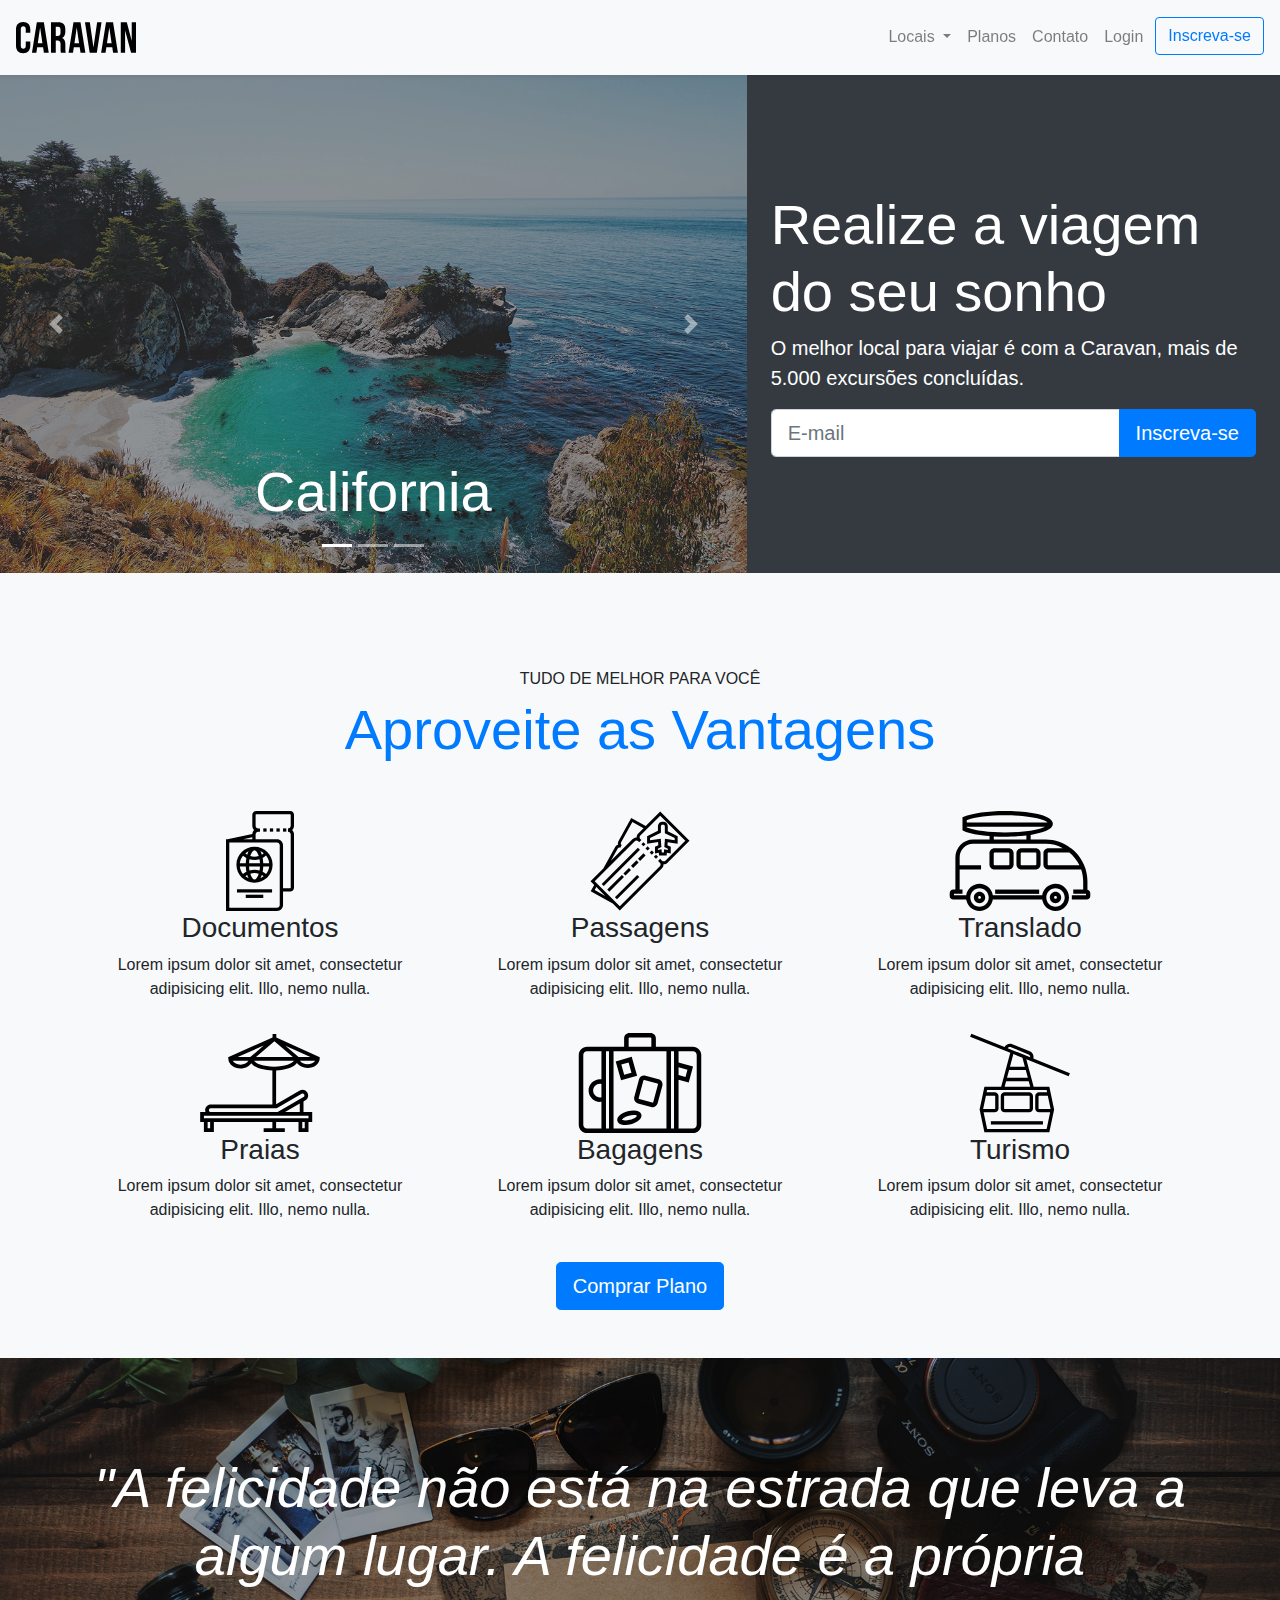
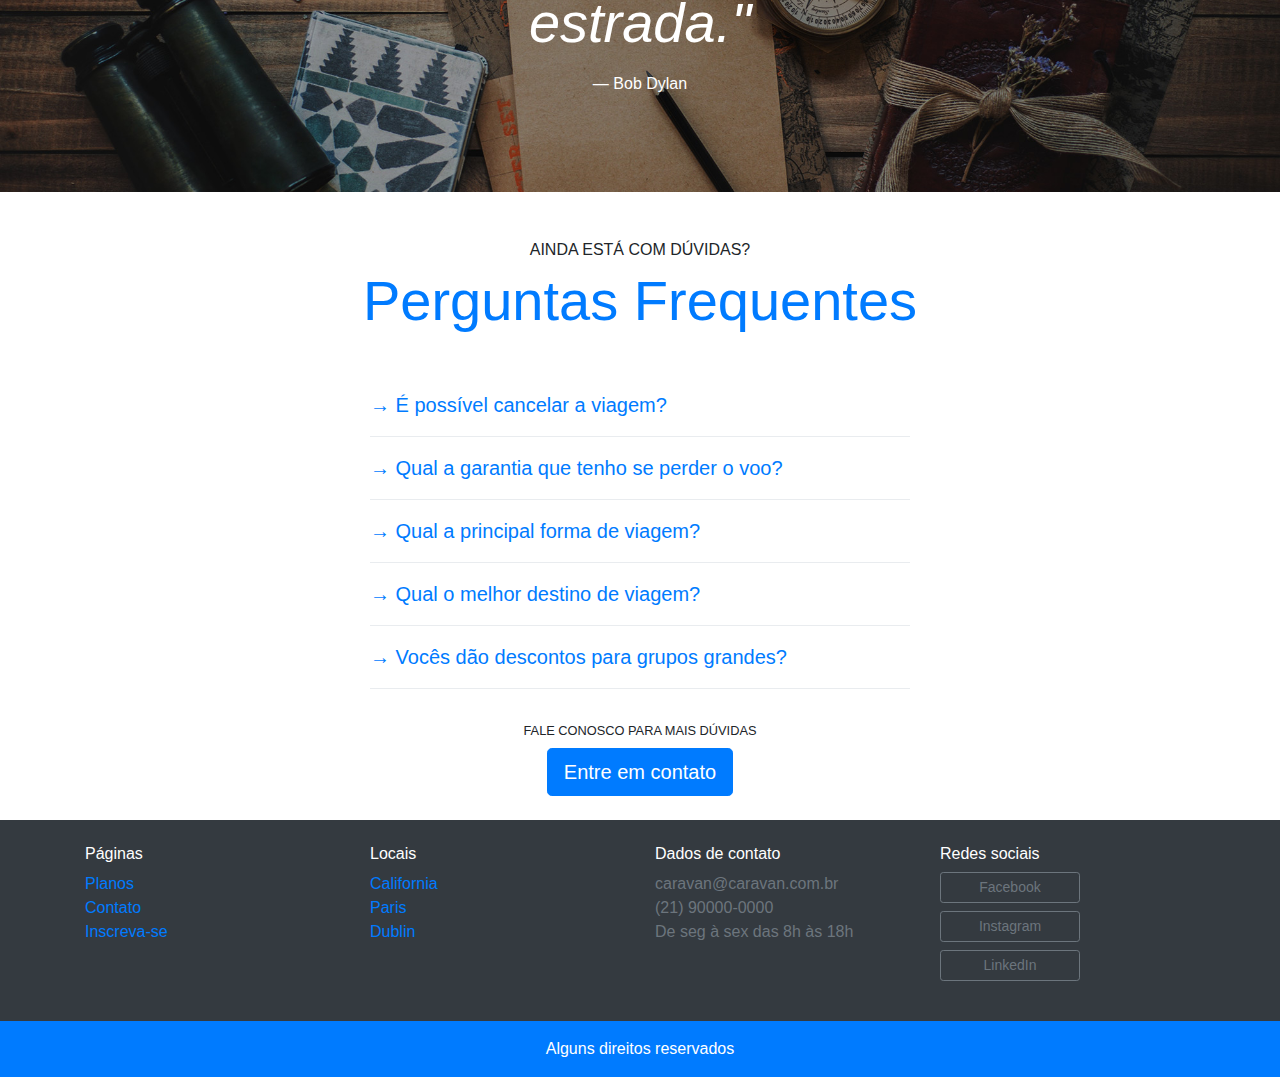
==== index.html @ 3f0d76a5 "Create footer" ====
<!DOCTYPE html>
<html>
  <head>
    <title>Caravan</title>

    <meta charset="utf-8" />
    <meta
      name="viewport"
      content="width=device-width, initial-scale=1, shrink-to-fit=no"
    />

    <link rel="stylesheet" href="css/bootstrap.css" />
    <link rel="stylesheet" href="css/style.css" />
  </head>
  <body>
    <nav
      class="navbar navbar-expand-md navbar-light bg-light fixed-top py-3 shadow-sm"
    >
      <a class="navbar-brand" href="#">
        <img src="./img/caravan.svg" alt="Caravan" />
      </a>
      <button
        class="navbar-toggler"
        type="button"
        data-toggle="collapse"
        data-target="#navbarSupportedContent"
        aria-controls="navbarSupportedContent"
        aria-expanded="false"
        aria-label="Toggle navigation"
      >
        <span class="navbar-toggler-icon"></span>
      </button>

      <div class="collapse navbar-collapse" id="navbarSupportedContent">
        <ul class="navbar-nav ml-auto">
          <li class="nav-item dropdown">
            <a
              class="nav-link dropdown-toggle"
              href="#"
              id="navbarDropdown"
              role="button"
              data-toggle="dropdown"
              aria-haspopup="true"
              aria-expanded="false"
            >
              Locais
            </a>
            <div class="dropdown-menu" aria-labelledby="navbarDropdown">
              <a class="dropdown-item" href="local.html">California</a>
              <a class="dropdown-item" href="local.html">Paris</a>
              <!-- <div class="dropdown-divider"></div> -->
              <a class="dropdown-item" href="local.html">Dublin</a>
            </div>
          </li>
          <li class="nav-item">
            <a class="nav-link" href="planos.html">Planos</a>
          </li>
          <li class="nav-item">
            <a class="nav-link" href="contato.html">Contato</a>
          </li>
          <li class="nav-item">
            <a class="nav-link" href="login.html">Login</a>
          </li>
          <li class="nav-item">
            <a
              class="btn btn-outline-primary ml-md-1 mt-sm-2 mt-md-0"
              href="inscrevase.html"
              >Inscreva-se</a
            >
          </li>
        </ul>
      </div>
    </nav>

    <section class="container-fluid">
      <div class="row align-items-center bg-dark text-white">
        <div class="col-lg-7 px-0">
          <div id="heroCarousel" class="carousel slide" data-ride="carousel">
            <ol class="carousel-indicators">
              <li
                data-target="#heroCarousel"
                data-slide-to="0"
                class="active"
              ></li>
              <li data-target="#heroCarousel" data-slide-to="1"></li>
              <li data-target="#heroCarousel" data-slide-to="2"></li>
            </ol>
            <div class="carousel-inner">
              <div class="carousel-item active">
                <img
                  src="img/california.jpg"
                  class="d-block w-100"
                  alt="California"
                />
                <div class="carousel-caption">
                  <h3 class="display-4">California</h3>
                </div>
              </div>
              <div class="carousel-item">
                <img src="img/paris.jpg" class="d-block w-100" alt="Paris" />
                <div class="carousel-caption">
                  <h3 class="display-4">Paris</h3>
                </div>
              </div>
              <div class="carousel-item">
                <img src="img/dublin.jpg" class="d-block w-100" alt="Dublin" />
                <div class="carousel-caption">
                  <h3 class="display-4">Dublin</h3>
                </div>
              </div>
            </div>
            <button
              class="carousel-control-prev"
              type="button"
              data-target="#heroCarousel"
              data-slide="prev"
            >
              <span
                class="carousel-control-prev-icon"
                aria-hidden="true"
              ></span>
              <span class="sr-only">Anterior</span>
            </button>
            <button
              class="carousel-control-next"
              type="button"
              data-target="#heroCarousel"
              data-slide="next"
            >
              <span
                class="carousel-control-next-icon"
                aria-hidden="true"
              ></span>
              <span class="sr-only">Próximo</span>
            </button>
          </div>
        </div>

        <div class="col-lg-5 p-4">
          <h1 class="display-4">Realize a viagem do seu sonho</h1>
          <p class="lead d-block">
            O melhor local para viajar é com a Caravan, mais de 5.000 excursões
            concluídas.
          </p>
          <form action="">
            <div class="input-group input-group-lg">
              <input
                type="text"
                class="form-control"
                placeholder="E-mail"
                aria-label="E-mail"
                aria-describedby="basic-addon2"
              />
              <div class="input-group-append">
                <button class="btn btn-primary" type="button">
                  Inscreva-se
                </button>
              </div>
            </div>
          </form>
        </div>
      </div>
    </section>

    <section class="adventages bg-light py-5 text-center">
      <div class="container">
        <div class="my-5">
          <span class="h6 d-block">TUDO DE MELHOR PARA VOCÊ</span>
          <h2 class="display-4 text-primary">Aproveite as Vantagens</h2>
        </div>

        <div class="row">
          <div class="mb-md-3 col-xl-4 col-md-6">
            <div class="d-flex justify-content-center c-icon">
              <img src="img/icones/passaporte.svg" alt="Passaporte" />
            </div>
            <h3>Documentos</h3>
            <p>
              Lorem ipsum dolor sit amet, consectetur adipisicing elit. Illo,
              nemo nulla.
            </p>
          </div>
          <div class="mb-md-3 col-xl-4 col-md-6">
            <div class="d-flex justify-content-center c-icon">
              <img src="img/icones/passagens.svg" alt="Passagens" />
            </div>
            <h3>Passagens</h3>
            <p>
              Lorem ipsum dolor sit amet, consectetur adipisicing elit. Illo,
              nemo nulla.
            </p>
          </div>
          <div class="mb-md-3 col-xl-4 col-md-6">
            <div class="d-flex justify-content-center c-icon">
              <img src="img/icones/translado.svg" alt="Translado" />
            </div>
            <h3>Translado</h3>
            <p>
              Lorem ipsum dolor sit amet, consectetur adipisicing elit. Illo,
              nemo nulla.
            </p>
          </div>

          <div class="col-xl-4 col-md-6">
            <div class="d-flex justify-content-center c-icon">
              <img src="img/icones/praias.svg" alt="Praias" />
            </div>
            <h3>Praias</h3>
            <p>
              Lorem ipsum dolor sit amet, consectetur adipisicing elit. Illo,
              nemo nulla.
            </p>
          </div>
          <div class="col-xl-4 col-md-6">
            <div class="d-flex justify-content-center c-icon">
              <img src="img/icones/bagagens.svg" alt="Bagagens" />
            </div>
            <h3>Bagagens</h3>
            <p>
              Lorem ipsum dolor sit amet, consectetur adipisicing elit. Illo,
              nemo nulla.
            </p>
          </div>
          <div class="col-xl-4 col-md-6">
            <div class="d-flex justify-content-center c-icon">
              <img src="img/icones/turismo.svg" alt="Turismo" />
            </div>
            <h3>Turismo</h3>
            <p>
              Lorem ipsum dolor sit amet, consectetur adipisicing elit. Illo,
              nemo nulla.
            </p>
          </div>
        </div>

        <a href="planos.html" class="btn btn-primary mt-4 btn-lg"
          >Comprar Plano</a
        >
      </div>
    </section>

    <section id="home-quote">
      <div class="container py-5">
        <blockquote class="blockquote text-white text-center py-md-5 mb-0">
          <p class="display-4 c-display-4">
            <em>
              "A felicidade não está na estrada que leva a algum lugar. A
              felicidade é a própria estrada."
            </em>
          </p>
          <footer class="blockquote-footer text-white">Bob Dylan</footer>
        </blockquote>
      </div>
    </section>

    <section>
      <div class="container">
        <div class="text-center my-5">
          <span class="h6 d-block">AINDA ESTÁ COM DÚVIDAS?</span>
          <h2 class="display-4 text-primary">Perguntas Frequentes</h2>
        </div>

        <div class="row justify-content-center">
          <div class="accordion col-md-6" id="accordionExample">
            <div>
              <div id="headingOne" class="py-2">
                <a
                  href="#pergunta1"
                  class="lead d-block"
                  data-toggle="collapse"
                  data-target="#collapseOne"
                  aria-expanded="true"
                  aria-controls="collapseOne"
                >
                  → É possível cancelar a viagem?
                </a>
              </div>

              <div
                id="collapseOne"
                class="collapse"
                aria-labelledby="headingOne"
                data-parent="#accordionExample"
              >
                <div>
                  Lorem ipsum dolor sit amet, consectetur adipiscing elit. Sed
                  pretium lorem non vestibulum scelerisque. Proin a vestibulum
                  sem, eget tristique massa. Aliquam lacinia rhoncus nibh quis
                  ornare.
                </div>
              </div>
            </div>
            <div class="dropdown-divider"></div>

            <div>
              <div id="headingTwo" class="py-2">
                <a
                  href="#pergunta2"
                  class="lead d-block collapsed"
                  data-toggle="collapse"
                  data-target="#collapseTwo"
                  aria-expanded="false"
                  aria-controls="collapseTwo"
                >
                  → Qual a garantia que tenho se perder o voo?
                </a>
              </div>
              <div
                id="collapseTwo"
                class="collapse"
                aria-labelledby="headingTwo"
                data-parent="#accordionExample"
              >
                <div>
                  Lorem ipsum dolor sit amet, consectetur adipiscing elit. Sed
                  pretium lorem non vestibulum scelerisque. Proin a vestibulum
                  sem, eget tristique massa. Aliquam lacinia rhoncus nibh quis
                  ornare.
                </div>
              </div>
            </div>
            <div class="dropdown-divider"></div>

            <div>
              <div id="headingThree" class="py-2">
                <a
                  href="#pergunta3"
                  class="lead d-block collapsed"
                  data-toggle="collapse"
                  data-target="#collapseThree"
                  aria-expanded="false"
                  aria-controls="collapseThree"
                >
                  → Qual a principal forma de viagem?
                </a>
              </div>
              <div
                id="collapseThree"
                class="collapse"
                aria-labelledby="headingThree"
                data-parent="#accordionExample"
              >
                <div>
                  Lorem ipsum dolor sit amet, consectetur adipiscing elit. Sed
                  pretium lorem non vestibulum scelerisque. Proin a vestibulum
                  sem, eget tristique massa. Aliquam lacinia rhoncus nibh quis
                  ornare.
                </div>
              </div>
            </div>
            <div class="dropdown-divider"></div>

            <div>
              <div id="headingFour" class="py-2">
                <a
                  href="#pergunta4"
                  class="lead d-block collapsed"
                  data-toggle="collapse"
                  data-target="#collapseFour"
                  aria-expanded="false"
                  aria-controls="collapseFour"
                >
                  → Qual o melhor destino de viagem?
                </a>
              </div>
              <div
                id="collapseFour"
                class="collapse"
                aria-labelledby="headingFour"
                data-parent="#accordionExample"
              >
                <div>
                  Lorem ipsum dolor sit amet, consectetur adipiscing elit. Sed
                  pretium lorem non vestibulum scelerisque. Proin a vestibulum
                  sem, eget tristique massa. Aliquam lacinia rhoncus nibh quis
                  ornare.
                </div>
              </div>
            </div>
            <div class="dropdown-divider"></div>

            <div>
              <div id="headingFive" class="py-2">
                <a
                  href="#pergunta5"
                  class="lead d-block collapsed"
                  data-toggle="collapse"
                  data-target="#collapseFive"
                  aria-expanded="false"
                  aria-controls="collapseFive"
                >
                  → Vocês dão descontos para grupos grandes?
                </a>
              </div>
              <div
                id="collapseFive"
                class="collapse"
                aria-labelledby="headingFive"
                data-parent="#accordionExample"
              >
                <div>
                  Lorem ipsum dolor sit amet, consectetur adipiscing elit. Sed
                  pretium lorem non vestibulum scelerisque. Proin a vestibulum
                  sem, eget tristique massa. Aliquam lacinia rhoncus nibh quis
                  ornare.
                </div>
              </div>
            </div>
            <div class="dropdown-divider"></div>
          </div>
        </div>

        <div class="text-center my-4">
          <span class="small d-block mb-2">FALE CONOSCO PARA MAIS DÚVIDAS</span>
          <a href="contato.html" class="btn btn-primary btn-lg"
            >Entre em contato</a
          >
        </div>
      </div>
    </section>

    <footer class="text-white">
      <div class="bg-dark">
        <div class="container py-4">
          <div class="row">
            <div class="col-md-3 col-6">
              <h4 class="h6">Páginas</h4>
              <ul class="list-unstyled">
                <li><a href="planos.html">Planos</a></li>
                <li><a href="contato.html">Contato</a></li>
                <li><a href="inscricao.html">Inscreva-se</a></li>
              </ul>
            </div>
            <div class="col-md-3 col-6">
              <h4 class="h6">Locais</h4>
              <ul class="list-unstyled">
                <li><a href="local.html">California</a></li>
                <li><a href="local.html">Paris</a></li>
                <li><a href="local.html">Dublin</a></li>
              </ul>
            </div>
            <div class="col-md-3">
              <h4 class="h6">Dados de contato</h4>
              <ul class="list-unstyled text-secondary">
                <li>caravan@caravan.com.br</li>
                <li>(21) 90000-0000</li>
                <li>De seg à sex das 8h às 18h</li>
              </ul>
            </div>
            <div class="col-md-3">
              <h4 class="h6">Redes sociais</h4>
              <ul class="list-unstyled">
                <li>
                  <a
                    href="#"
                    target="_blank"
                    class="btn btn-outline-secondary btn-sm btn-block mb-2"
                    style="max-width: 140px"
                    rel="noopener noreferrer"
                    >Facebook</a
                  >
                </li>
                <li>
                  <a
                    href="#"
                    target="_blank"
                    class="btn btn-outline-secondary btn-sm btn-block mb-2"
                    style="max-width: 140px"
                    rel="noopener noreferrer"
                    >Instagram</a
                  >
                </li>
                <li>
                  <a
                    href="#"
                    target="_blank"
                    class="btn btn-outline-secondary btn-sm btn-block mb-2"
                    style="max-width: 140px"
                    rel="noopener noreferrer"
                    >LinkedIn</a
                  >
                </li>
              </ul>
            </div>
          </div>
        </div>
      </div>
      <div class="div bg-primary">
        <div class="container text-center py-3">
          <p class="mb-0">Alguns direitos reservados</p>
        </div>
      </div>
    </footer>

    <script type="text/javascript" src="js/jquery-3.2.1.slim.min.js"></script>
    <script type="text/javascript" src="js/popper.min.js"></script>
    <script type="text/javascript" src="js/bootstrap.js"></script>
    <script type="text/javascript" src="js/app.js"></script>
  </body>
</html>
---- css/style.css ----
body {
  padding-top: 75px;
}
.box-shadow {
  box-shadow: 0px 2px 4px 0 rgba(0, 0, 0, 0.05),
    0px 4px 8px 0 rgba(0, 0, 0, 0.05);
}
#heroCarousel img {
  opacity: 0.6;
}
.adventages .c-icon {
  height: 100px;
}
#home-quote {
  background-image: url("../img/bg-quote.jpg");
  background-position: center;
  background-size: cover;
  background-repeat: no-repeat;
}
@media (max-width: 768px) {
  #home-quote .c-display-4 {
    font-size: 2rem;
  }
}
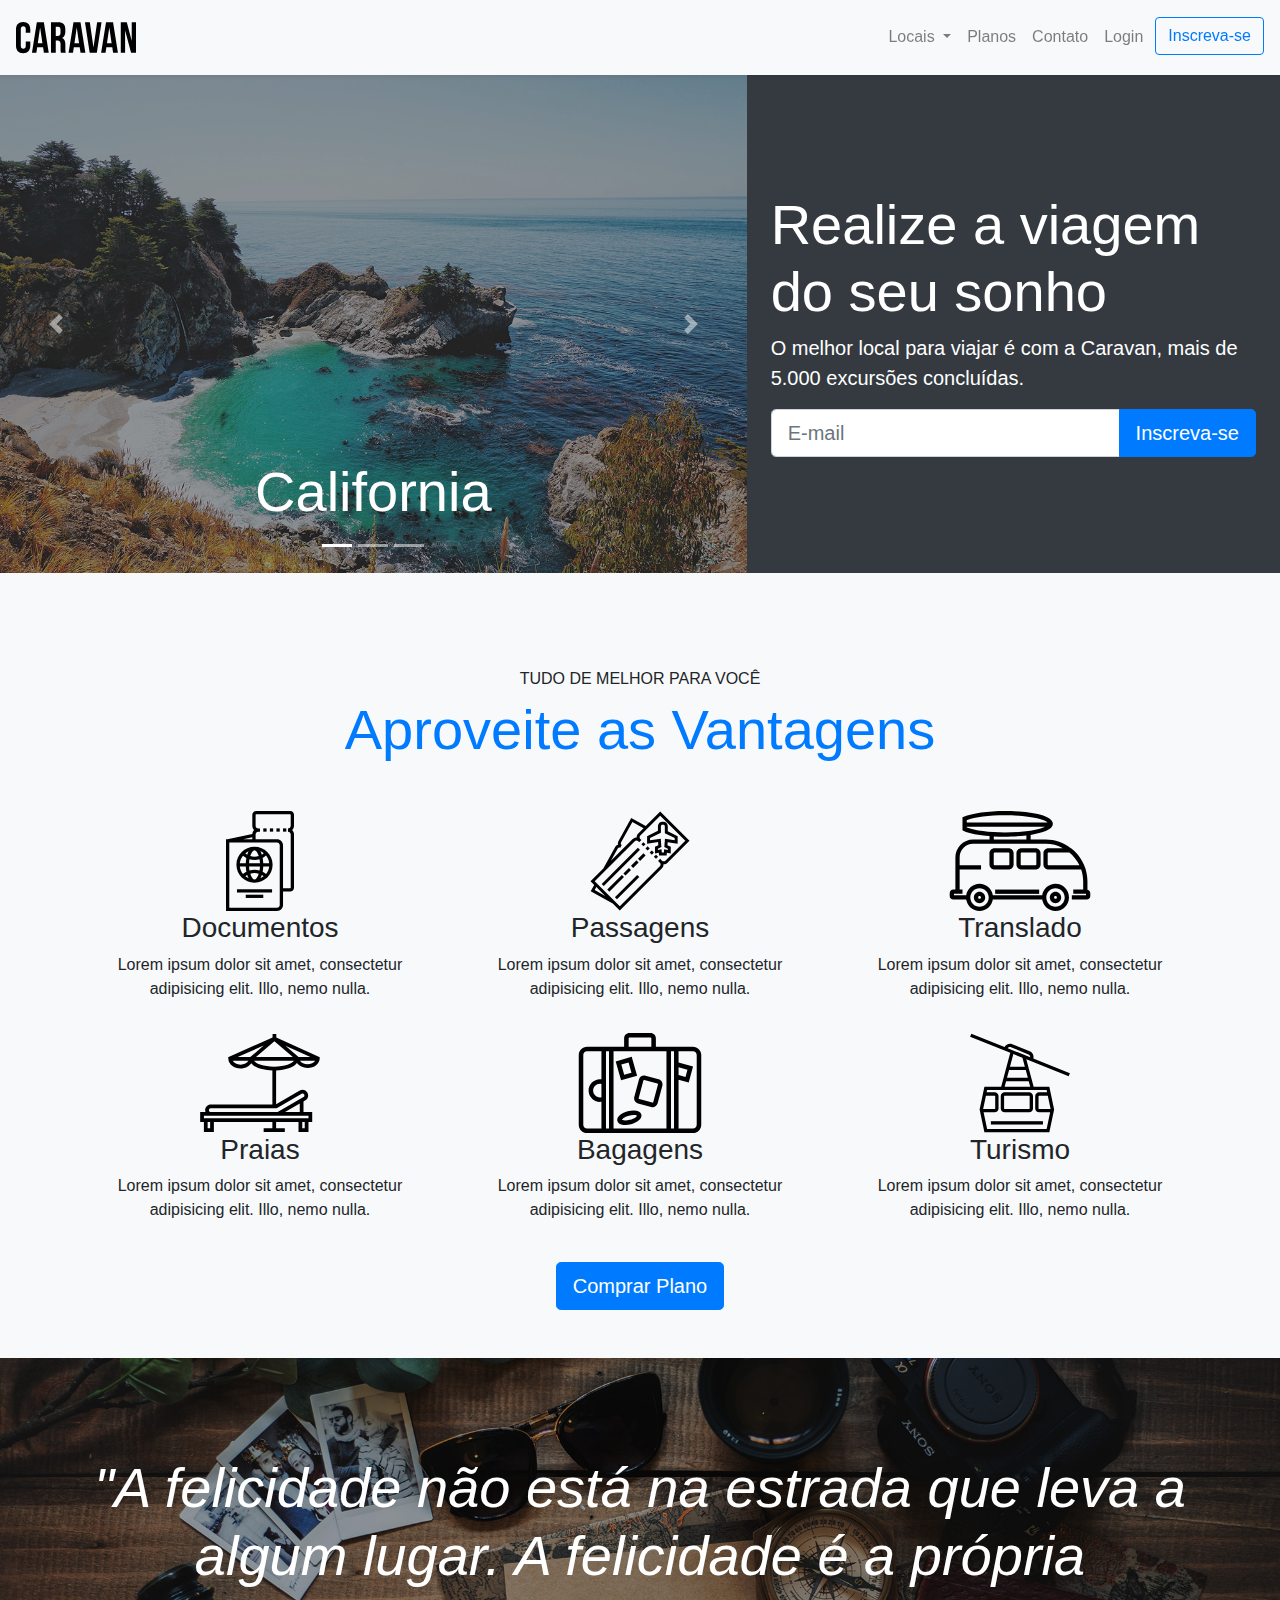
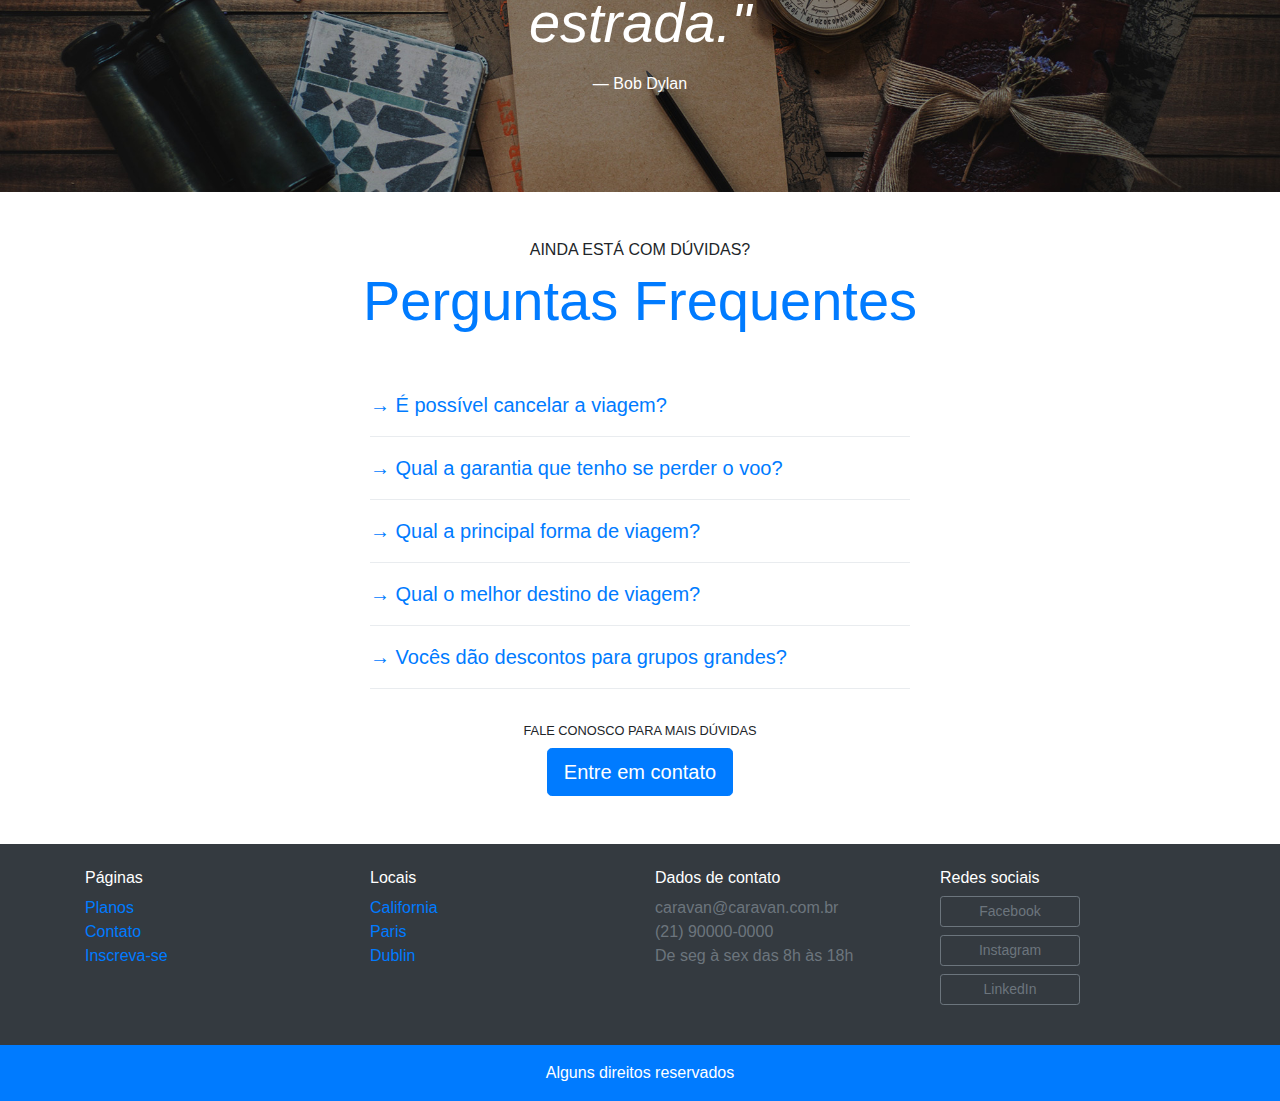
==== commit 5b41450b: "Update header links" ====
--- a/index.html
+++ b/index.html
@@ -16,7 +16,7 @@
     <nav
       class="navbar navbar-expand-md navbar-light bg-light fixed-top py-3 shadow-sm"
     >
-      <a class="navbar-brand" href="#">
+      <a class="navbar-brand" href="/caravan">
         <img src="./img/caravan.svg" alt="Caravan" />
       </a>
       <button
@@ -46,20 +46,26 @@
               Locais
             </a>
             <div class="dropdown-menu" aria-labelledby="navbarDropdown">
-              <a class="dropdown-item" href="local.html">California</a>
-              <a class="dropdown-item" href="local.html">Paris</a>
+              <a class="dropdown-item" href="./pages/local.html">California</a>
+              <a class="dropdown-item" href="./pages/local.html">Paris</a>
               <!-- <div class="dropdown-divider"></div> -->
-              <a class="dropdown-item" href="local.html">Dublin</a>
+              <a class="dropdown-item" href="./pages/local.html">Dublin</a>
             </div>
           </li>
           <li class="nav-item">
-            <a class="nav-link" href="planos.html">Planos</a>
+            <a class="nav-link" href="./pages/planos.html">Planos</a>
           </li>
           <li class="nav-item">
-            <a class="nav-link" href="contato.html">Contato</a>
+            <a class="nav-link" href="./pages/contato.html">Contato</a>
           </li>
           <li class="nav-item">
-            <a class="nav-link" href="login.html">Login</a>
+            <a
+              class="nav-link"
+              href="#"
+              data-toggle="modal"
+              data-target="#modalLogin"
+              >Login</a
+            >
           </li>
           <li class="nav-item">
             <a
@@ -419,24 +425,24 @@
       </div>
     </section>
 
-    <footer class="text-white">
+    <footer class="text-white mt-5">
       <div class="bg-dark">
         <div class="container py-4">
           <div class="row">
             <div class="col-md-3 col-6">
               <h4 class="h6">Páginas</h4>
               <ul class="list-unstyled">
-                <li><a href="planos.html">Planos</a></li>
-                <li><a href="contato.html">Contato</a></li>
-                <li><a href="inscricao.html">Inscreva-se</a></li>
+                <li><a href="./pages/planos.html">Planos</a></li>
+                <li><a href="./pages/contato.html">Contato</a></li>
+                <li><a href="./pages/inscricao.html">Inscreva-se</a></li>
               </ul>
             </div>
             <div class="col-md-3 col-6">
               <h4 class="h6">Locais</h4>
               <ul class="list-unstyled">
-                <li><a href="local.html">California</a></li>
-                <li><a href="local.html">Paris</a></li>
-                <li><a href="local.html">Dublin</a></li>
+                <li><a href="./pages/local.html">California</a></li>
+                <li><a href="./pages/local.html">Paris</a></li>
+                <li><a href="./pages/local.html">Dublin</a></li>
               </ul>
             </div>
             <div class="col-md-3">
@@ -492,6 +498,55 @@
       </div>
     </footer>
 
+    <!-- Modal -->
+    <div
+      class="modal fade"
+      id="modalLogin"
+      tabindex="-1"
+      aria-labelledby="modalLoginLabel"
+      aria-hidden="true"
+    >
+      <div class="modal-dialog">
+        <div class="modal-content">
+          <div class="modal-header">
+            <h5 class="modal-title" id="modalLoginLabel">Entre na sua conta</h5>
+            <button
+              type="button"
+              class="close"
+              data-dismiss="modal"
+              aria-label="Close"
+            >
+              <span aria-hidden="true">&times;</span>
+            </button>
+          </div>
+          <div class="modal-body">
+            <form>
+              <div class="form-group">
+                <label for="exampleInputEmail1">Email address</label>
+                <input
+                  type="email"
+                  class="form-control"
+                  id="exampleInputEmail1"
+                />
+              </div>
+              <div class="form-group">
+                <label for="exampleInputPassword1">Password</label>
+                <input
+                  type="password"
+                  class="form-control"
+                  id="exampleInputPassword1"
+                />
+              </div>
+              <button type="submit" class="btn btn-primary">Entrar</button>
+              <small id="emailHelp" class="form-text text-muted mt-2"
+                >Esqueceu sua senha? <a href="#">Clique aqui.</a></small
+              >
+            </form>
+          </div>
+        </div>
+      </div>
+    </div>
+
     <script type="text/javascript" src="js/jquery-3.2.1.slim.min.js"></script>
     <script type="text/javascript" src="js/popper.min.js"></script>
     <script type="text/javascript" src="js/bootstrap.js"></script>
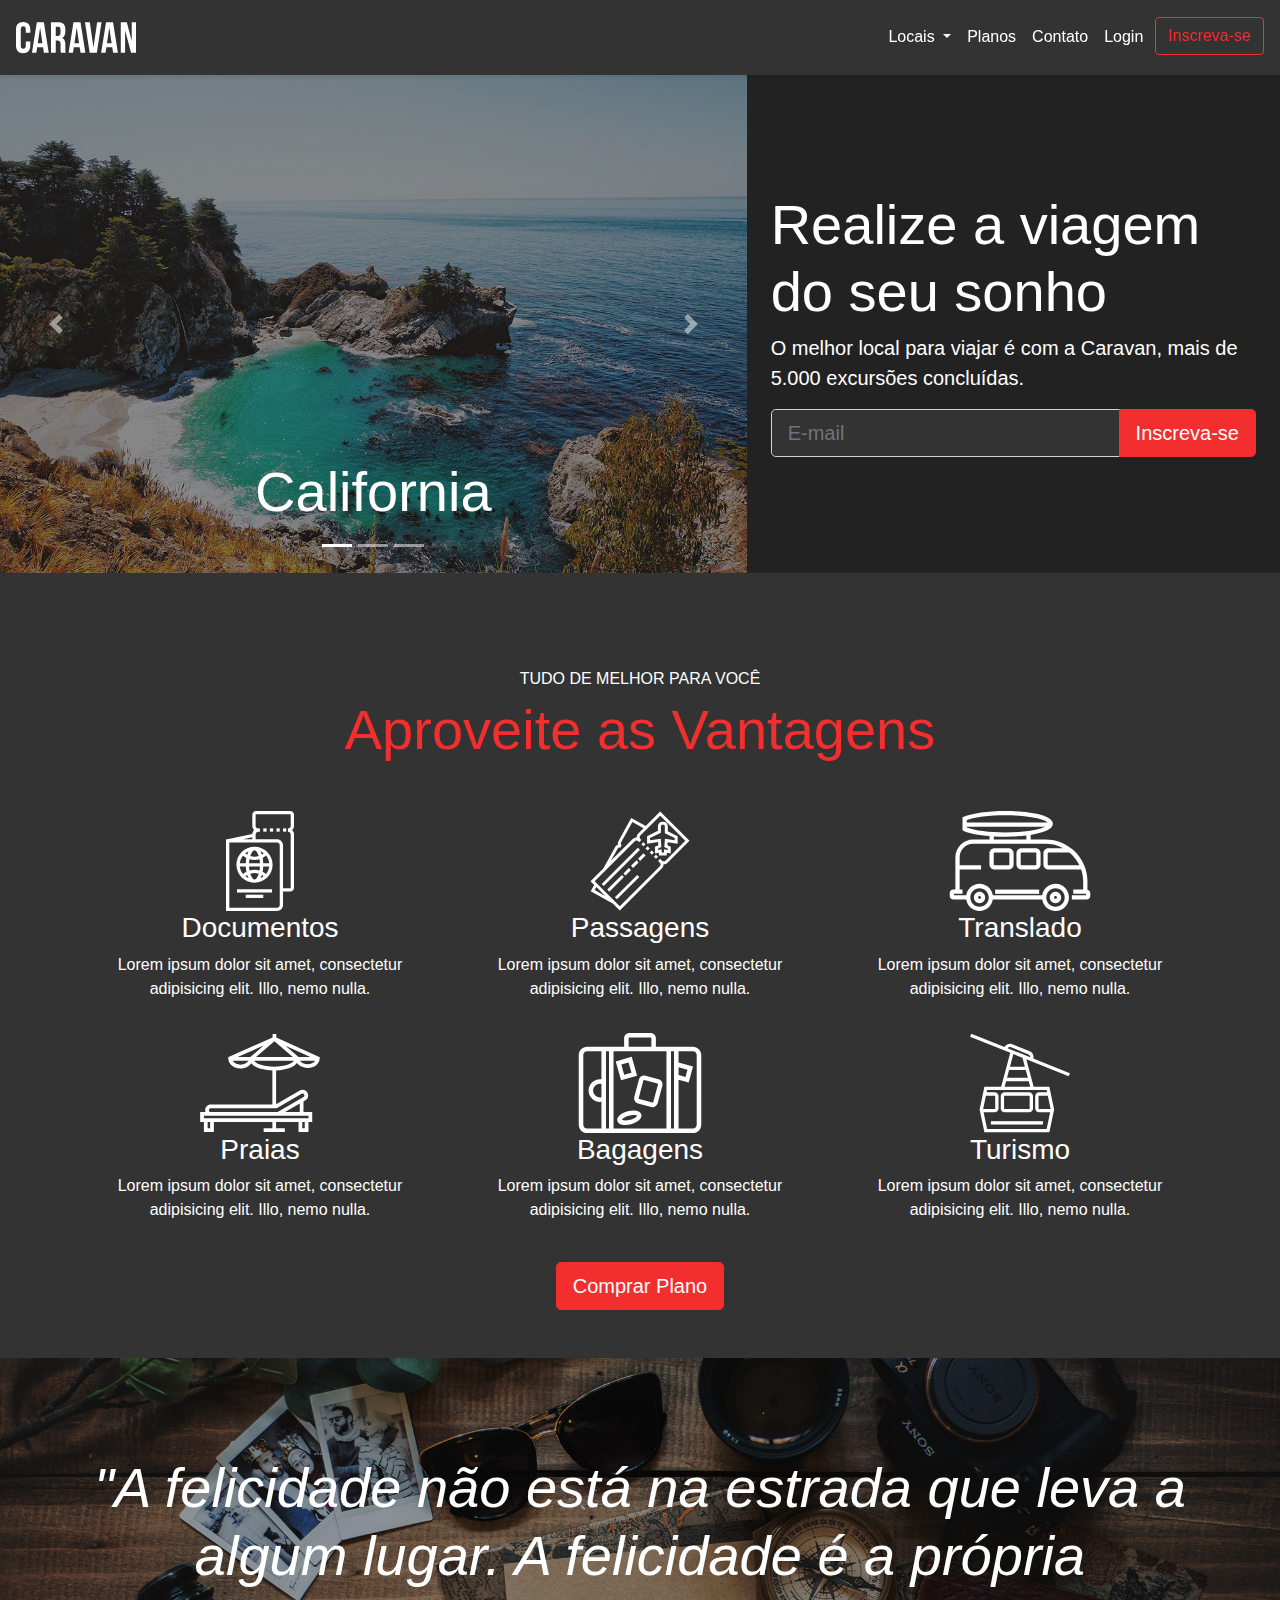
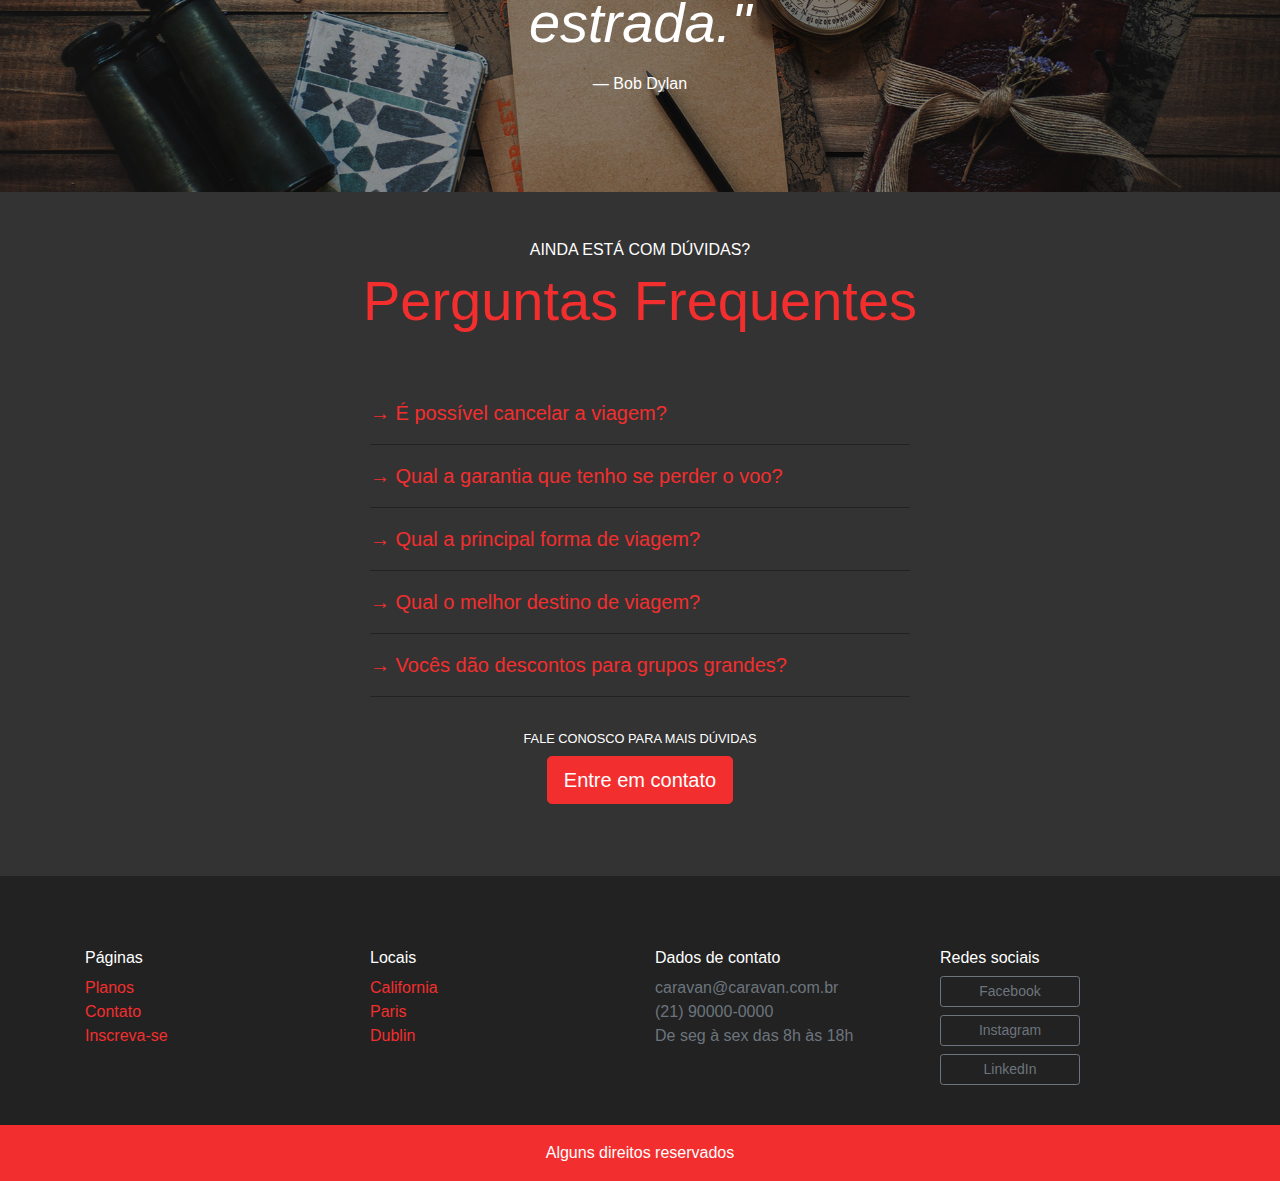
==== commit c9cb89a0: "Update bootstrap with sass and create dark mode" ====
--- a/index.html
+++ b/index.html
@@ -9,8 +9,8 @@
       content="width=device-width, initial-scale=1, shrink-to-fit=no"
     />
 
-    <link rel="stylesheet" href="css/bootstrap.css" />
-    <link rel="stylesheet" href="css/style.css" />
+    <link rel="stylesheet" href="./styles/css/bootstrap.css" />
+    <link rel="stylesheet" href="./styles/css/style.css" />
   </head>
   <body>
     <nav
@@ -70,7 +70,7 @@
           <li class="nav-item">
             <a
               class="btn btn-outline-primary ml-md-1 mt-sm-2 mt-md-0"
-              href="inscrevase.html"
+              href="./pages/inscrevase.html?plano=platinum"
               >Inscreva-se</a
             >
           </li>
@@ -79,7 +79,7 @@
     </nav>
 
     <section class="container-fluid">
-      <div class="row align-items-center bg-dark text-white">
+      <div class="row align-items-center text-white custom-bg-dark">
         <div class="col-lg-7 px-0">
           <div id="heroCarousel" class="carousel slide" data-ride="carousel">
             <ol class="carousel-indicators">
@@ -239,7 +239,7 @@
           </div>
         </div>
 
-        <a href="planos.html" class="btn btn-primary mt-4 btn-lg"
+        <a href="./pages/planos.html" class="btn btn-primary mt-4 btn-lg"
           >Comprar Plano</a
         >
       </div>
@@ -259,9 +259,9 @@
       </div>
     </section>
 
-    <section>
+    <section class="bg-light pb-5">
       <div class="container">
-        <div class="text-center my-5">
+        <div class="text-center py-5">
           <span class="h6 d-block">AINDA ESTÁ COM DÚVIDAS?</span>
           <h2 class="display-4 text-primary">Perguntas Frequentes</h2>
         </div>
@@ -416,17 +416,17 @@
           </div>
         </div>
 
-        <div class="text-center my-4">
+        <div class="text-center py-4">
           <span class="small d-block mb-2">FALE CONOSCO PARA MAIS DÚVIDAS</span>
-          <a href="contato.html" class="btn btn-primary btn-lg"
+          <a href="./pages/contato.html" class="btn btn-primary btn-lg"
             >Entre em contato</a
           >
         </div>
       </div>
     </section>
 
-    <footer class="text-white mt-5">
-      <div class="bg-dark">
+    <footer class="custom-bg-dark text-white pt-5">
+      <div class="">
         <div class="container py-4">
           <div class="row">
             <div class="col-md-3 col-6">
@@ -507,7 +507,7 @@
       aria-hidden="true"
     >
       <div class="modal-dialog">
-        <div class="modal-content">
+        <div class="modal-content custom-bg-dark">
           <div class="modal-header">
             <h5 class="modal-title" id="modalLoginLabel">Entre na sua conta</h5>
             <button
@@ -516,7 +516,7 @@
               data-dismiss="modal"
               aria-label="Close"
             >
-              <span aria-hidden="true">&times;</span>
+              <span class="text-white" aria-hidden="true">&times;</span>
             </button>
           </div>
           <div class="modal-body">
--- a/styles/css/style.css
+++ b/styles/css/style.css
@@ -0,0 +1,64 @@
+/* custom */
+body {
+  padding-top: 75px; }
+
+.form-control,
+body,
+.text-white,
+.table,
+.navbar-light .navbar-nav .nav-link {
+  color: #fff; }
+
+.form-control:hover,
+.form-control:focus,
+.text-white:hover,
+.text-white:focus,
+.table:hover,
+.table:focus,
+.navbar-light .navbar-nav .nav-link:hover,
+.navbar-light .navbar-nav .nav-link:focus {
+  color: rgba(255, 255, 255, 0.75); }
+
+.table-hover tbody tr:hover {
+  color: #fff; }
+
+.form-control,
+.form-control:focus {
+  color: #fff;
+  background-color: #333; }
+
+.dropdown-divider {
+  border-top: 1px solid #222; }
+
+.modal-header {
+  border-color: #333; }
+
+.custom-bg-dark {
+  background-color: #222; }
+
+.box-shadow {
+  box-shadow: 0px 2px 4px 0 rgba(0, 0, 0, 0.05), 0px 4px 8px 0 rgba(0, 0, 0, 0.05); }
+
+#heroCarousel img {
+  opacity: 0.6; }
+
+.adventages .c-icon {
+  height: 100px; }
+
+#home-quote {
+  background-image: url("../../img/bg-quote.jpg");
+  background-position: center;
+  background-size: cover;
+  background-repeat: no-repeat; }
+
+@media (max-width: 768px) {
+  #home-quote .c-display-4 {
+    font-size: 2rem; } }
+.lista-plano li {
+  padding: 1rem;
+  border-bottom: 1px solid rgba(0, 0, 0, 0.2); }
+
+.lista-plano li:last-child {
+  border-bottom: none; }
+
+/*# sourceMappingURL=style.css.map */
